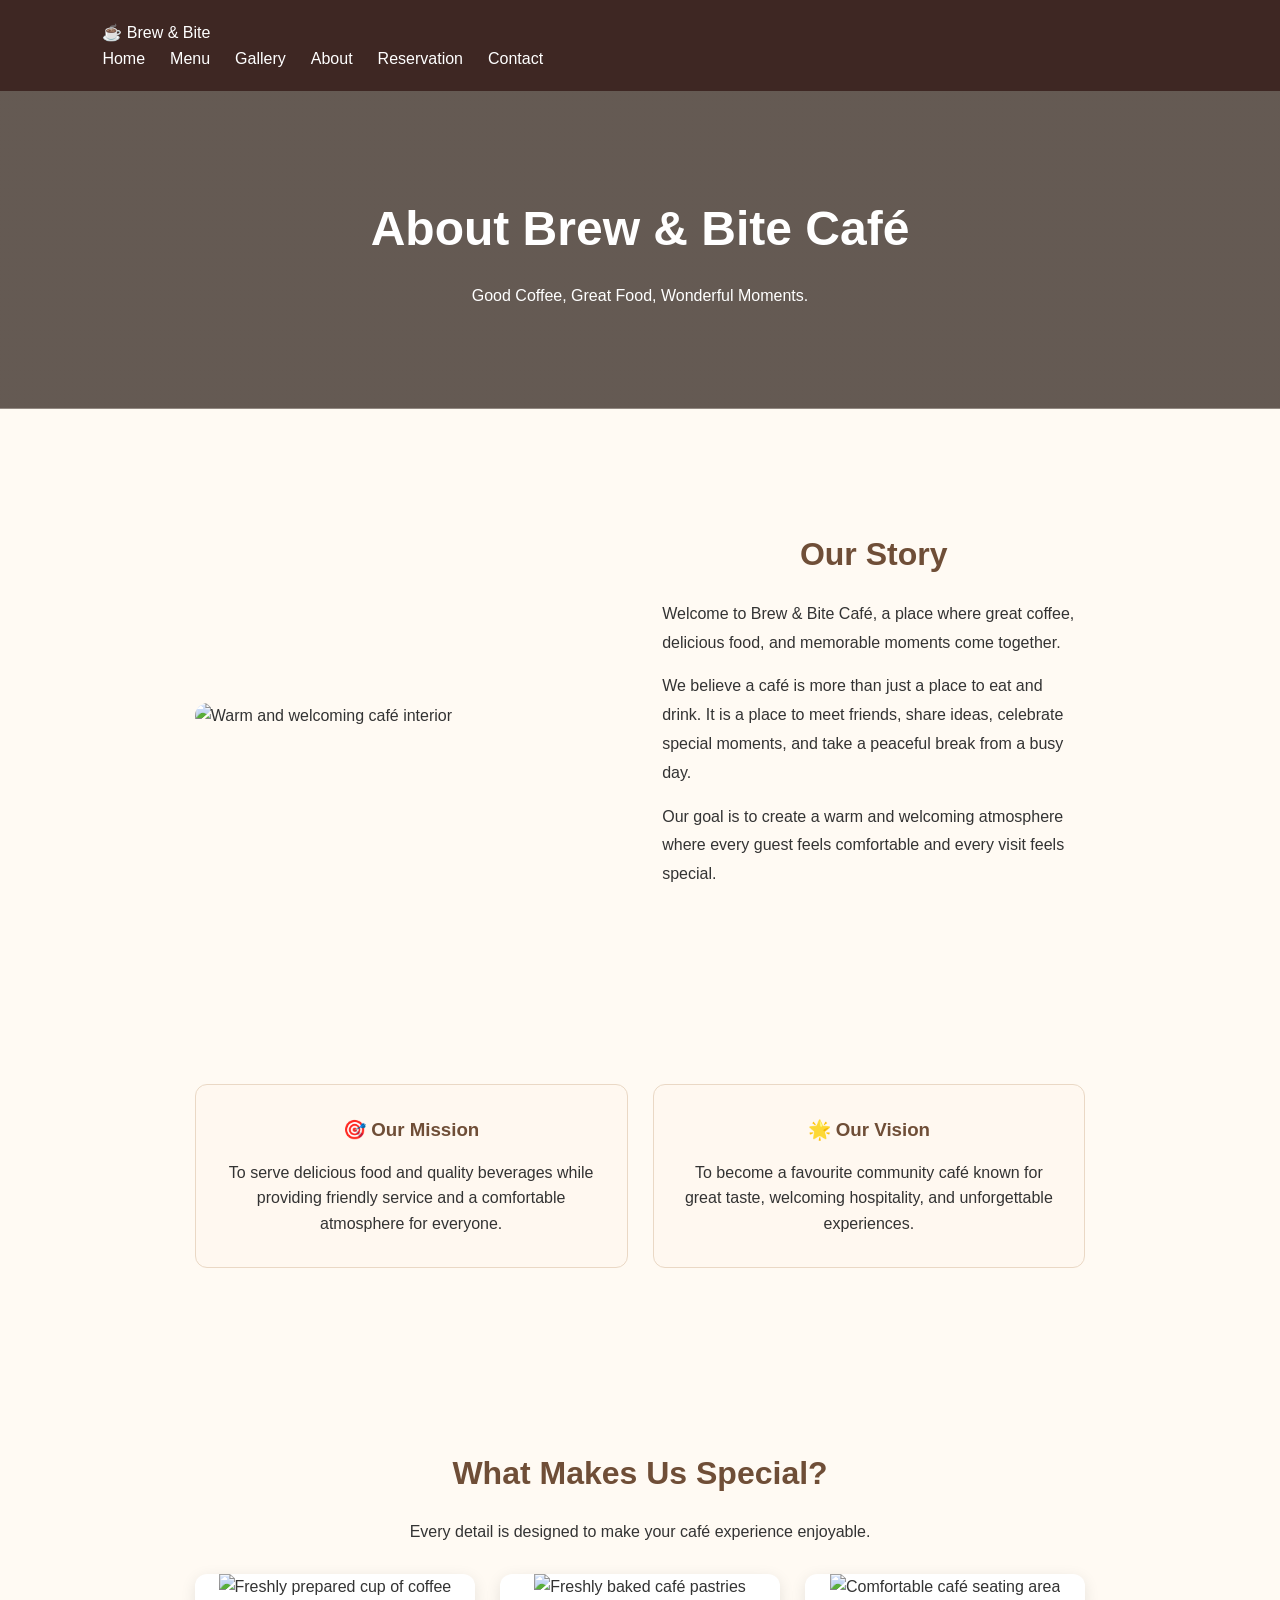
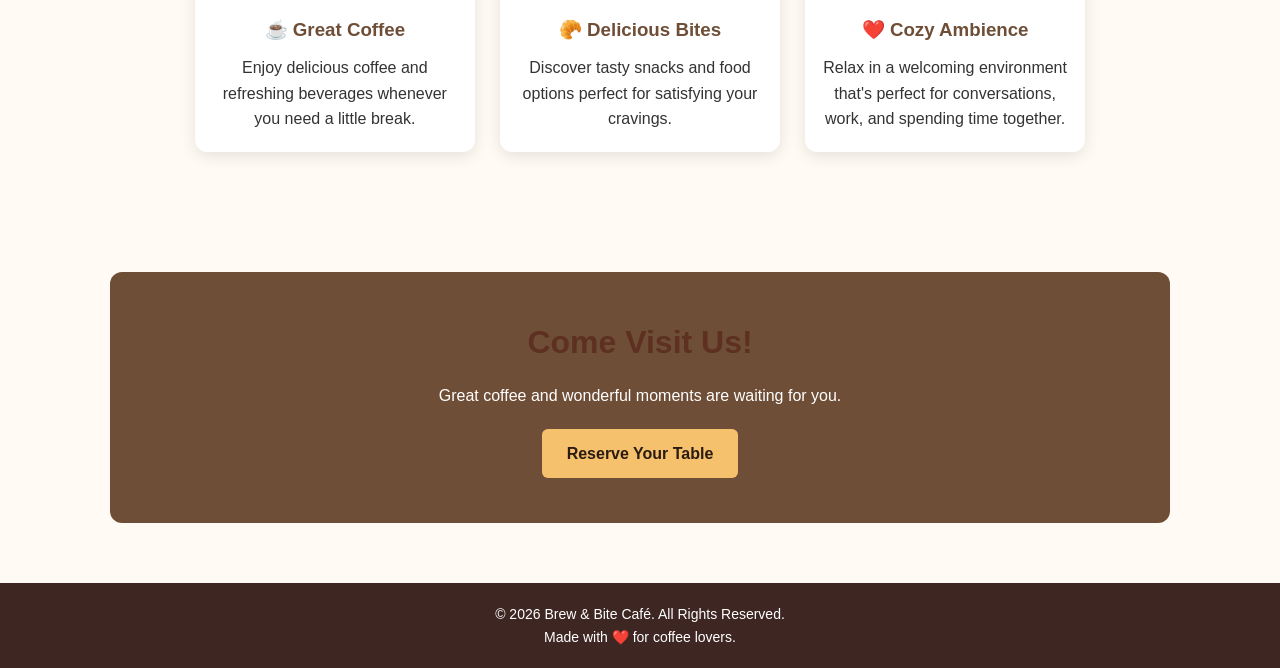
==== about.html @ 44f0614e "add about.html file and all story of the data" ====
<!DOCTYPE html>
<html lang="en">
<head>
    <meta charset="UTF-8">
    <meta name="viewport" content="width=device-width, initial-scale=1.0">
    <meta name="description" content="Discover the story, passion, and specialities of Brew & Bite Café.">
    <title>About Us | Brew & Bite Café</title>

    <link rel="stylesheet" href="style.css">

    <style>
        .about-hero {
            background: linear-gradient(rgba(35, 22, 15, 0.7), rgba(35, 22, 15, 0.7)),
                        url('https://images.unsplash.com/photo-1445116572660-236099ec97a0?auto=format&fit=crop&w=1600&q=80');
            background-size: cover;
            background-position: center;
            color: white;
            text-align: center;
            padding: 100px 20px;
        }

        .about-hero h1 {
            font-size: 3rem;
            margin-bottom: 15px;
        }

        .about-container {
            max-width: 1100px;
            margin: auto;
            padding: 60px 20px;
        }

        .about-story {
            display: flex;
            align-items: center;
            gap: 40px;
            margin-bottom: 60px;
        }

        .about-story img {
            width: 48%;
            border-radius: 15px;
            object-fit: cover;
        }

        .about-text {
            flex: 1;
        }

        .about-text h2,
        .section-title {
            color: #6f4e37;
            margin-bottom: 20px;
        }

        .about-text p {
            line-height: 1.8;
            margin-bottom: 15px;
        }

        .mission-vision {
            display: grid;
            grid-template-columns: repeat(2, 1fr);
            gap: 25px;
            margin-bottom: 60px;
        }

        .info-card {
            background: #fff8f0;
            padding: 30px;
            border-radius: 12px;
            border: 1px solid #ead8c5;
            text-align: center;
            transition: transform 0.3s;
        }

        .info-card:hover {
            transform: translateY(-5px);
        }

        .info-card h3 {
            color: #6f4e37;
            margin-bottom: 15px;
        }

        .specialities {
            text-align: center;
        }

        .speciality-grid {
            display: grid;
            grid-template-columns: repeat(3, 1fr);
            gap: 25px;
            margin-top: 30px;
        }

        .speciality-card {
            background: #ffffff;
            border-radius: 12px;
            overflow: hidden;
            box-shadow: 0 4px 15px rgba(0, 0, 0, 0.1);
            transition: transform 0.3s;
        }

        .speciality-card:hover {
            transform: translateY(-6px);
        }

        .speciality-card img {
            width: 100%;
            height: 200px;
            object-fit: cover;
        }

        .speciality-card h3 {
            color: #6f4e37;
            padding: 15px 10px 5px;
        }

        .speciality-card p {
            padding: 5px 15px 20px;
            line-height: 1.6;
        }

        .about-cta {
            text-align: center;
            background: #6f4e37;
            color: white;
            padding: 45px 20px;
            border-radius: 12px;
            margin-top: 60px;
        }

        .about-cta h2 {
            margin-bottom: 15px;
        }

        .about-cta a {
            display: inline-block;
            background: #f5c16c;
            color: #2b1b12;
            padding: 12px 25px;
            margin-top: 20px;
            border-radius: 6px;
            text-decoration: none;
            font-weight: bold;
        }

        .about-cta a:hover {
            background: #ffffff;
        }

        @media (max-width: 768px) {
            .about-hero h1 {
                font-size: 2.2rem;
            }

            .about-story {
                flex-direction: column;
            }

            .about-story img {
                width: 100%;
            }

            .mission-vision {
                grid-template-columns: 1fr;
            }

            .speciality-grid {
                grid-template-columns: 1fr;
            }
        }
    </style>
</head>

<body>

    <!-- Navigation Bar -->
    <header>
        <nav>
            <div class="logo">☕ Brew & Bite</div>

            <ul>
                <li><a href="index.html">Home</a></li>
                <li><a href="menu.html">Menu</a></li>
                <li><a href="gallery.html">Gallery</a></li>
                <li><a href="about.html" aria-current="page">About</a></li>
                <li><a href="reservation.html">Reservation</a></li>
                <li><a href="contact.html">Contact</a></li>
            </ul>
        </nav>
    </header>

    <!-- Hero Section -->
    <section class="about-hero">
        <h1>About Brew & Bite Café</h1>
        <p>Good Coffee, Great Food, Wonderful Moments.</p>
    </section>

    <main class="about-container">

        <!-- Our Story -->
        <section class="about-story">
            <img
                src="https://images.unsplash.com/photo-1554118811-1e0d58224f24?auto=format&fit=crop&w=900&q=80"
                alt="Warm and welcoming café interior">

            <div class="about-text">
                <h2>Our Story</h2>

                <p>
                    Welcome to Brew & Bite Café, a place where great coffee,
                    delicious food, and memorable moments come together.
                </p>

                <p>
                    We believe a café is more than just a place to eat and drink.
                    It is a place to meet friends, share ideas, celebrate special
                    moments, and take a peaceful break from a busy day.
                </p>

                <p>
                    Our goal is to create a warm and welcoming atmosphere where
                    every guest feels comfortable and every visit feels special.
                </p>
            </div>
        </section>

        <!-- Mission and Vision -->
        <section class="mission-vision">

            <div class="info-card">
                <h3>🎯 Our Mission</h3>
                <p>
                    To serve delicious food and quality beverages while providing
                    friendly service and a comfortable atmosphere for everyone.
                </p>
            </div>

            <div class="info-card">
                <h3>🌟 Our Vision</h3>
                <p>
                    To become a favourite community café known for great taste,
                    welcoming hospitality, and unforgettable experiences.
                </p>
            </div>

        </section>

        <!-- Our Specialities -->
        <section class="specialities">
            <h2 class="section-title">What Makes Us Special?</h2>

            <p>
                Every detail is designed to make your café experience enjoyable.
            </p>

            <div class="speciality-grid">

                <div class="speciality-card">
                    <img
                        src="https://images.unsplash.com/photo-1509042239860-f550ce710b93?auto=format&fit=crop&w=700&q=80"
                        alt="Freshly prepared cup of coffee">

                    <h3>☕ Great Coffee</h3>

                    <p>
                        Enjoy delicious coffee and refreshing beverages
                        whenever you need a little break.
                    </p>
                </div>

                <div class="speciality-card">
                    <img
                        src="https://images.unsplash.com/photo-1555507036-ab1f4038808a?auto=format&fit=crop&w=700&q=80"
                        alt="Freshly baked café pastries">

                    <h3>🥐 Delicious Bites</h3>

                    <p>
                        Discover tasty snacks and food options perfect
                        for satisfying your cravings.
                    </p>
                </div>

                <div class="speciality-card">
                    <img
                        src="https://images.unsplash.com/photo-1521017432531-fbd92d768814?auto=format&fit=crop&w=700&q=80"
                        alt="Comfortable café seating area">

                    <h3>❤️ Cozy Ambience</h3>

                    <p>
                        Relax in a welcoming environment that's perfect
                        for conversations, work, and spending time together.
                    </p>
                </div>

            </div>
        </section>

        <!-- Call to Action -->
        <section class="about-cta">
            <h2>Come Visit Us!</h2>

            <p>
                Great coffee and wonderful moments are waiting for you.
            </p>

            <a href="reservation.html">Reserve Your Table</a>
        </section>

    </main>

    <!-- Footer -->
    <footer>
        <p>&copy; 2026 Brew & Bite Café. All Rights Reserved.</p>
        <p>Made with ❤️ for coffee lovers.</p>
    </footer>

</body>
</html>
---- style.css ----
/* General Styling */
* {
    margin: 0;
    padding: 0;
    box-sizing: border-box;
}

html {
    scroll-behavior: smooth;
}

body {
    font-family: Arial, sans-serif;
    background-color: #fffaf3;
    color: #333;
    line-height: 1.6;
}

/* Header */
header {
    background-color: #3e2723;
    color: white;
    padding: 20px 8%;
    display: flex;
    justify-content: space-between;
    align-items: center;
    flex-wrap: wrap;
}

header h1 {
    font-size: 28px;
    color: #ffcc80;
}

/* Navigation */
nav ul {
    list-style: none;
    display: flex;
    gap: 25px;
}

nav ul li a {
    text-decoration: none;
    color: white;
    font-size: 16px;
    transition: color 0.3s;
}

nav ul li a:hover {
    color: #ffcc80;
}

/* Hero Section */
.hero {
    min-height: 75vh;
    background: linear-gradient(
        rgba(0, 0, 0, 0.55),
        rgba(0, 0, 0, 0.55)
    ), url("https://images.unsplash.com/photo-1495474472287-4d71bcdd2085")
    center/cover no-repeat;

    display: flex;
    flex-direction: column;
    justify-content: center;
    align-items: center;
    text-align: center;
    color: white;
    padding: 40px 20px;
}

.hero h2 {
    font-size: 48px;
    margin-bottom: 15px;
}

.hero p {
    font-size: 20px;
    margin-bottom: 25px;
}

/* Buttons */
.btn {
    display: inline-block;
    background-color: #8d4b32;
    color: white;
    padding: 12px 25px;
    border-radius: 5px;
    text-decoration: none;
    font-weight: bold;
    transition: background-color 0.3s;
}

.btn:hover {
    background-color: #5d3022;
}

/* General Sections */
section {
    padding: 60px 8%;
}

section h2 {
    text-align: center;
    color: #5d3022;
    font-size: 32px;
    margin-bottom: 30px;
}

/* About Section */
.about {
    text-align: center;
}

.about p {
    max-width: 800px;
    margin: auto;
    font-size: 17px;
}

/* Menu Section */
.menu-container {
    display: grid;
    grid-template-columns: repeat(auto-fit, minmax(220px, 1fr));
    gap: 25px;
}

/* Menu Cards */
.menu-item {
    background-color: white;
    border-radius: 10px;
    padding: 25px;
    text-align: center;
    box-shadow: 0 4px 12px rgba(0, 0, 0, 0.1);
    transition: transform 0.3s, box-shadow 0.3s;
}

.menu-item:hover {
    transform: translateY(-7px);
    box-shadow: 0 8px 20px rgba(0, 0, 0, 0.15);
}

.menu-item img {
    width: 100%;
    height: 180px;
    object-fit: cover;
    border-radius: 8px;
    margin-bottom: 15px;
}

.menu-item h3 {
    color: #5d3022;
    margin-bottom: 10px;
    font-size: 22px;
}

.menu-item p {
    color: #666;
    margin-bottom: 10px;
}

.price {
    color: #8d4b32;
    font-size: 20px;
    font-weight: bold;
}

/* Contact Section */
.contact {
    text-align: center;
    background-color: #f5e6d3;
}

.contact p {
    margin: 10px 0;
}

/* Footer */
footer {
    background-color: #3e2723;
    color: white;
    text-align: center;
    padding: 20px;
}

footer p {
    font-size: 14px;
}

/* Responsive Design */
@media (max-width: 768px) {
    header {
        flex-direction: column;
        gap: 15px;
        text-align: center;
    }

    nav ul {
        flex-wrap: wrap;
        justify-content: center;
        gap: 15px;
    }

    .hero h2 {
        font-size: 34px;
    }

    .hero p {
        font-size: 17px;
    }

    section {
        padding: 40px 5%;
    }

    section h2 {
        font-size: 27px;
    }

    .menu-container {
        grid-template-columns: 1fr;
    }
}
.reservation {
    max-width: 600px;
    margin: 40px auto;
    padding: 30px;
    background: #fffaf3;
    border-radius: 12px;
    box-shadow: 0 4px 12px rgba(0, 0, 0, 0.1);
}

.reservation h2 {
    text-align: center;
    color: #6f4e37;
}

.reservation p {
    text-align: center;
    margin-bottom: 25px;
}

.reservation form {
    display: flex;
    flex-direction: column;
    gap: 12px;
}

.reservation input,
.reservation select,
.reservation textarea {
    padding: 12px;
    border: 1px solid #ccc;
    border-radius: 6px;
    font-size: 16px;
}

.reservation textarea {
    min-height: 100px;
    resize: vertical;
}

.reservation button {
    padding: 12px;
    background: #6f4e37;
    color: white;
    border: none;
    border-radius: 6px;
    cursor: pointer;
    font-size: 16px;
}

.reservation button:hover {
    background: #4b3222;
}
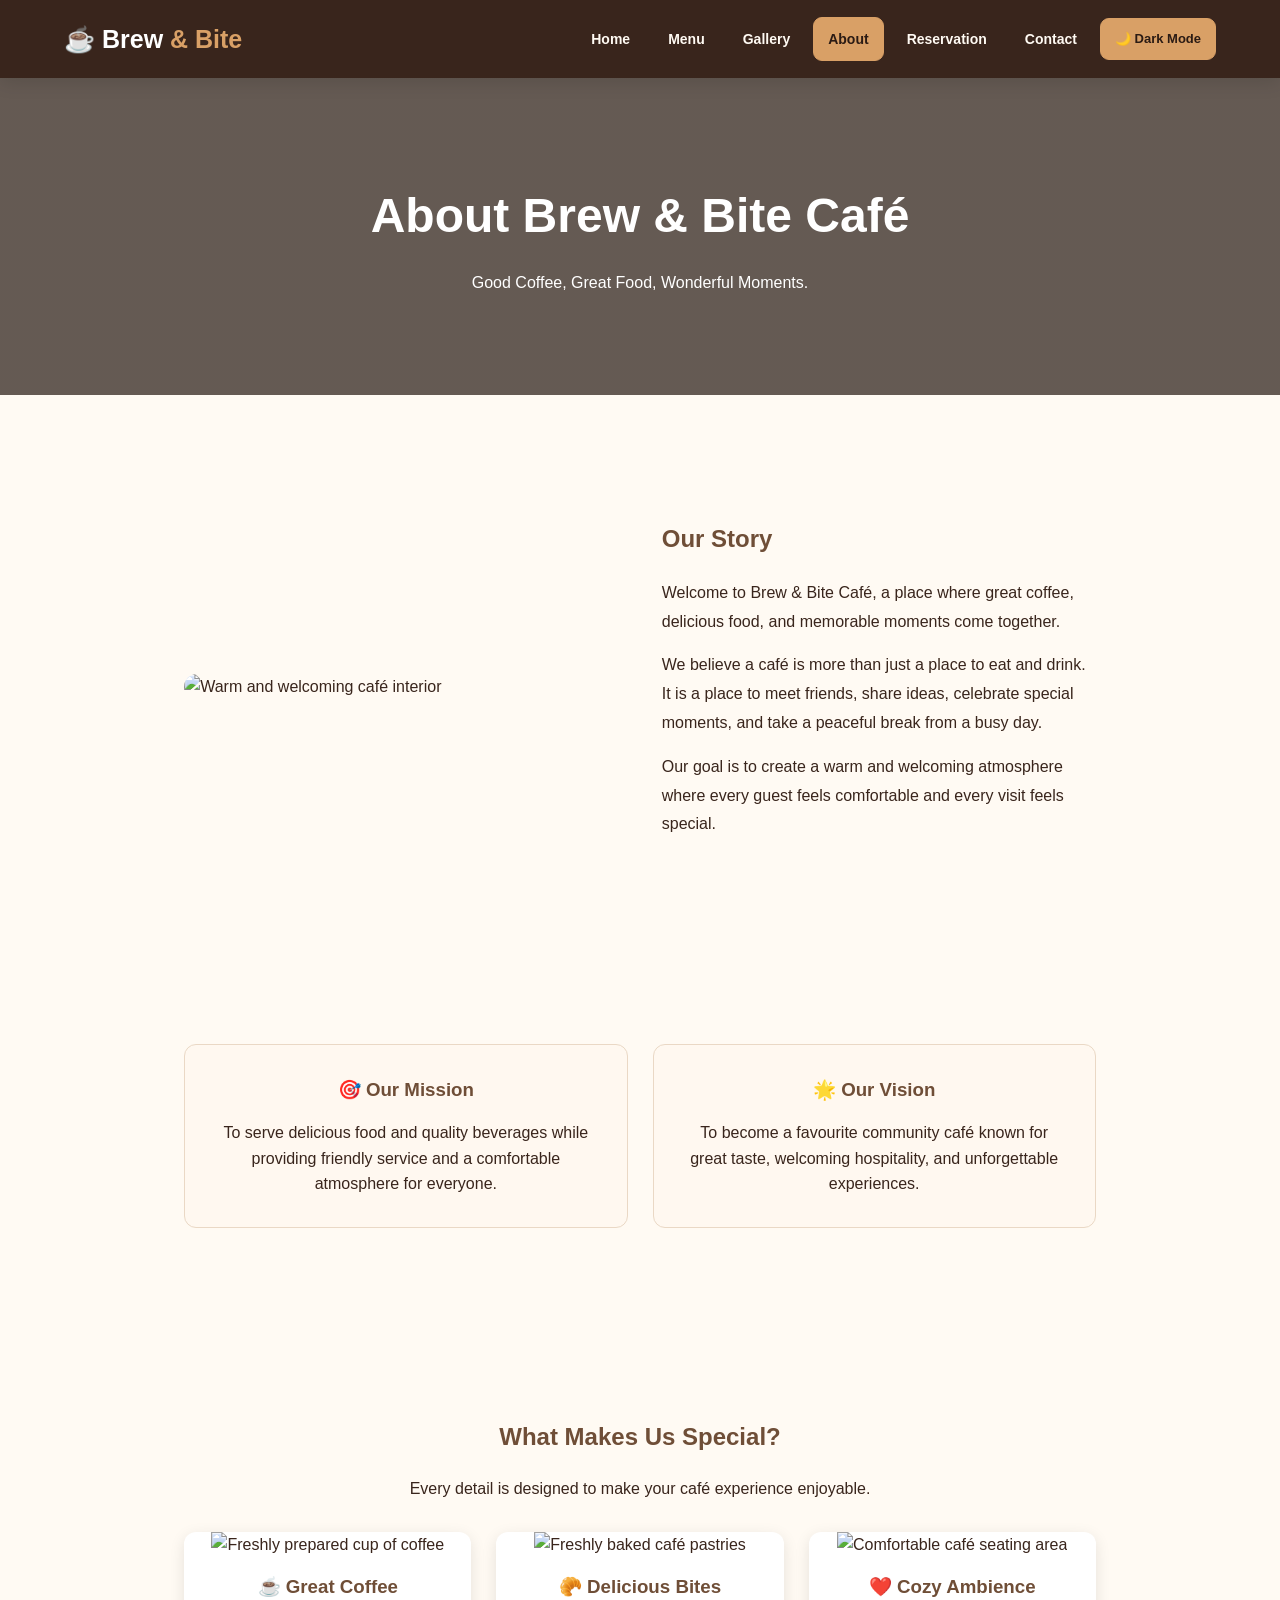
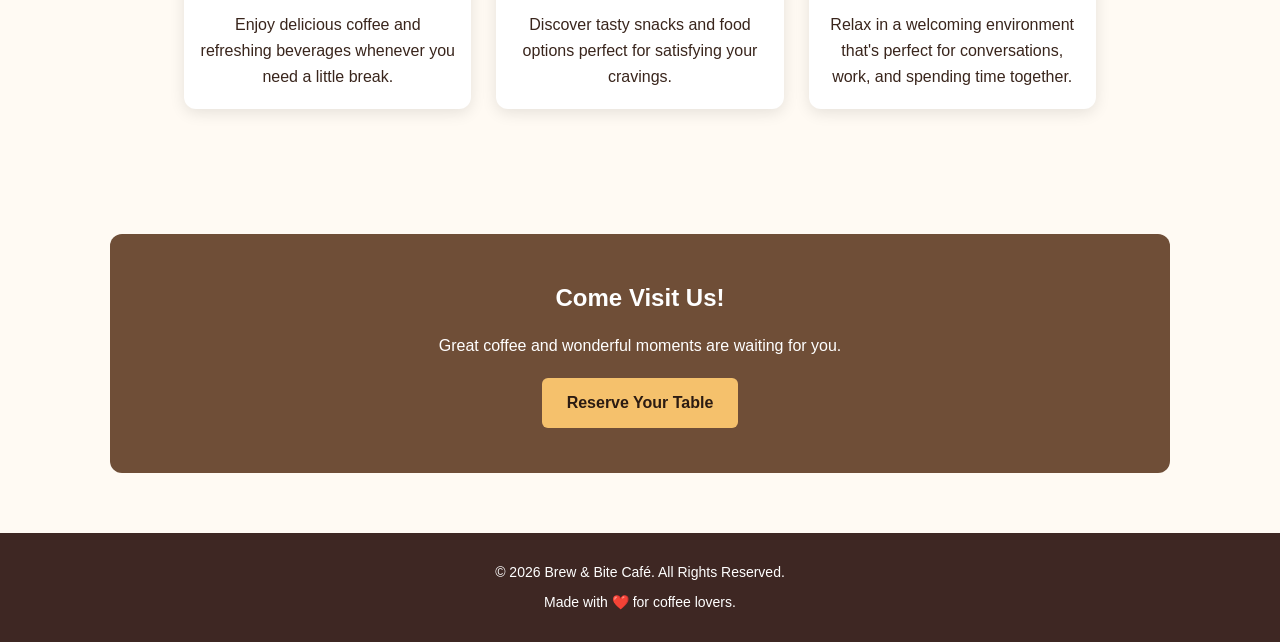
==== commit 7e812c81: "Update all cafe website pages and styling" ====
--- a/about.html
+++ b/about.html
@@ -4,320 +4,306 @@
     <meta charset="UTF-8">
     <meta name="viewport" content="width=device-width, initial-scale=1.0">
     <meta name="description" content="Discover the story, passion, and specialities of Brew & Bite Café.">
-    <title>About Us | Brew & Bite Café</title>
-
-    <link rel="stylesheet" href="style.css">
-
-    <style>
+<title>About Us | Brew & Bite Café</title>
+<link rel="stylesheet" href="style.css">
+<style>
+    .about-hero {
+        background:
+            linear-gradient(rgba(35, 22, 15, 0.7), rgba(35, 22, 15, 0.7)),
+            url('https://images.unsplash.com/photo-1445116572660-236099ec97a0?auto=format&fit=crop&w=1600&q=80');
+        background-size: cover;
+        background-position: center;
+        color: white;
+        text-align: center;
+        padding: 100px 20px;
+    }
+    .about-hero h1 {
+        font-size: 3rem;
+        margin-bottom: 15px;
+    }
+    .about-container {
+        max-width: 1100px;
+        margin: auto;
+        padding: 60px 20px;
+    }
+    .about-story {
+        display: flex;
+        align-items: center;
+        gap: 40px;
+        margin-bottom: 60px;
+    }
+    .about-story img {
+        width: 48%;
+        border-radius: 15px;
+        object-fit: cover;
+    }
+    .about-text {
+        flex: 1;
+    }
+    .about-text h2,
+    .section-title {
+        color: #6f4e37;
+        margin-bottom: 20px;
+    }
+    .about-text p {
+        line-height: 1.8;
+        margin-bottom: 15px;
+    }
+    .mission-vision {
+        display: grid;
+        grid-template-columns: repeat(2, 1fr);
+        gap: 25px;
+        margin-bottom: 60px;
+    }
+    .info-card {
+        background: #fff8f0;
+        padding: 30px;
+        border-radius: 12px;
+        border: 1px solid #ead8c5;
+        text-align: center;
+        transition: transform 0.3s;
+    }
+    .info-card:hover {
+        transform: translateY(-5px);
+    }
+    .info-card h3 {
+        color: #6f4e37;
+        margin-bottom: 15px;
+    }
+    .specialities {
+        text-align: center;
+    }
+    .speciality-grid {
+        display: grid;
+        grid-template-columns: repeat(3, 1fr);
+        gap: 25px;
+        margin-top: 30px;
+    }
+    .speciality-card {
+        background: #ffffff;
+        border-radius: 12px;
+        overflow: hidden;
+        box-shadow: 0 4px 15px rgba(0, 0, 0, 0.1);
+        transition: transform 0.3s;
+    }
+    .speciality-card:hover {
+        transform: translateY(-6px);
+    }
+    .speciality-card img {
+        width: 100%;
+        height: 200px;
+        object-fit: cover;
+    }
+    .speciality-card h3 {
+        color: #6f4e37;
+        padding: 15px 10px 5px;
+    }
+    .speciality-card p {
+        padding: 5px 15px 20px;
+        line-height: 1.6;
+    }
+    .about-cta {
+        text-align: center;
+        background: #6f4e37;
+        color: white;
+        padding: 45px 20px;
+        border-radius: 12px;
+        margin-top: 60px;
+    }
+    .about-cta h2 {
+        margin-bottom: 15px;
+    }
+    .about-cta a {
+        display: inline-block;
+        background: #f5c16c;
+        color: #2b1b12;
+        padding: 12px 25px;
+        margin-top: 20px;
+        border-radius: 6px;
+        text-decoration: none;
+        font-weight: bold;
+    }
+    .about-cta a:hover {
+        background: #ffffff;
+    }
+    .about-footer {
+        text-align: center;
+        padding: 20px;
+        background: #3e2723;
+        color: white;
+    }
+    .about-footer p {
+        margin: 8px 0;
+    }
+    /* Dark mode */
+    body.dark-mode .info-card,
+    body.dark-mode .speciality-card {
+        background: #292421;
+        color: #f5f0eb;
+        border-color: #514237;
+    }
+    body.dark-mode .about-text h2,
+    body.dark-mode .section-title,
+    body.dark-mode .info-card h3,
+    body.dark-mode .speciality-card h3 {
+        color: #e5b887;
+    }
+    @media (max-width: 768px) {
         .about-hero {
-            background: linear-gradient(rgba(35, 22, 15, 0.7), rgba(35, 22, 15, 0.7)),
-                        url('https://images.unsplash.com/photo-1445116572660-236099ec97a0?auto=format&fit=crop&w=1600&q=80');
-            background-size: cover;
-            background-position: center;
-            color: white;
-            text-align: center;
-            padding: 100px 20px;
-        }
-
+            padding: 70px 20px;
+        }
         .about-hero h1 {
-            font-size: 3rem;
-            margin-bottom: 15px;
-        }
-
+            font-size: 2.2rem;
+        }
+        .about-story {
+            flex-direction: column;
+        }
+        .about-story img {
+            width: 100%;
+        }
+        .mission-vision {
+            grid-template-columns: 1fr;
+        }
+        .speciality-grid {
+            grid-template-columns: 1fr;
+        }
         .about-container {
-            max-width: 1100px;
-            margin: auto;
-            padding: 60px 20px;
-        }
-
-        .about-story {
-            display: flex;
-            align-items: center;
-            gap: 40px;
-            margin-bottom: 60px;
-        }
-
-        .about-story img {
-            width: 48%;
-            border-radius: 15px;
-            object-fit: cover;
-        }
-
-        .about-text {
-            flex: 1;
-        }
-
-        .about-text h2,
-        .section-title {
-            color: #6f4e37;
-            margin-bottom: 20px;
-        }
-
-        .about-text p {
-            line-height: 1.8;
-            margin-bottom: 15px;
-        }
-
-        .mission-vision {
-            display: grid;
-            grid-template-columns: repeat(2, 1fr);
-            gap: 25px;
-            margin-bottom: 60px;
-        }
-
-        .info-card {
-            background: #fff8f0;
-            padding: 30px;
-            border-radius: 12px;
-            border: 1px solid #ead8c5;
-            text-align: center;
-            transition: transform 0.3s;
-        }
-
-        .info-card:hover {
-            transform: translateY(-5px);
-        }
-
-        .info-card h3 {
-            color: #6f4e37;
-            margin-bottom: 15px;
-        }
-
-        .specialities {
-            text-align: center;
-        }
-
-        .speciality-grid {
-            display: grid;
-            grid-template-columns: repeat(3, 1fr);
-            gap: 25px;
-            margin-top: 30px;
-        }
-
-        .speciality-card {
-            background: #ffffff;
-            border-radius: 12px;
-            overflow: hidden;
-            box-shadow: 0 4px 15px rgba(0, 0, 0, 0.1);
-            transition: transform 0.3s;
-        }
-
-        .speciality-card:hover {
-            transform: translateY(-6px);
-        }
-
-        .speciality-card img {
-            width: 100%;
-            height: 200px;
-            object-fit: cover;
-        }
-
-        .speciality-card h3 {
-            color: #6f4e37;
-            padding: 15px 10px 5px;
-        }
-
-        .speciality-card p {
-            padding: 5px 15px 20px;
-            line-height: 1.6;
-        }
-
-        .about-cta {
-            text-align: center;
-            background: #6f4e37;
-            color: white;
-            padding: 45px 20px;
-            border-radius: 12px;
-            margin-top: 60px;
-        }
-
-        .about-cta h2 {
-            margin-bottom: 15px;
-        }
-
-        .about-cta a {
-            display: inline-block;
-            background: #f5c16c;
-            color: #2b1b12;
-            padding: 12px 25px;
-            margin-top: 20px;
-            border-radius: 6px;
-            text-decoration: none;
-            font-weight: bold;
-        }
-
-        .about-cta a:hover {
-            background: #ffffff;
-        }
-
-        @media (max-width: 768px) {
-            .about-hero h1 {
-                font-size: 2.2rem;
-            }
-
-            .about-story {
-                flex-direction: column;
-            }
-
-            .about-story img {
-                width: 100%;
-            }
-
-            .mission-vision {
-                grid-template-columns: 1fr;
-            }
-
-            .speciality-grid {
-                grid-template-columns: 1fr;
-            }
-        }
-    </style>
+            padding: 35px 15px;
+        }
+    }
+</style>
 </head>
-
 <body>
-
-    <!-- Navigation Bar -->
-    <header>
-        <nav>
-            <div class="logo">☕ Brew & Bite</div>
-
-            <ul>
-                <li><a href="index.html">Home</a></li>
-                <li><a href="menu.html">Menu</a></li>
-                <li><a href="gallery.html">Gallery</a></li>
-                <li><a href="about.html" aria-current="page">About</a></li>
-                <li><a href="reservation.html">Reservation</a></li>
-                <li><a href="contact.html">Contact</a></li>
-            </ul>
-        </nav>
-    </header>
-
-    <!-- Hero Section -->
-    <section class="about-hero">
-        <h1>About Brew & Bite Café</h1>
-        <p>Good Coffee, Great Food, Wonderful Moments.</p>
+<!-- Navigation Header -->
+<header class="site-header">
+    <nav class="main-nav">
+        <a href="index.html" class="brand">
+            ☕ Brew <span>&amp; Bite</span>
+        </a>
+        <button
+            class="menu-toggle"
+            id="menu-toggle"
+            type="button"
+            aria-label="Toggle navigation"
+            aria-expanded="false">
+            ☰
+        </button>
+        <div class="nav-links" id="nav-links">
+            <a href="index.html">Home</a>
+            <a href="menu.html">Menu</a>
+            <a href="gallery.html">Gallery</a>
+            <a href="about.html" class="active" aria-current="page">About</a>
+            <a href="reservation.html">Reservation</a>
+            <a href="contact.html">Contact</a>
+            <button
+                id="theme-toggle"
+                class="theme-toggle"
+                type="button"
+                aria-label="Toggle dark and light mode">
+                🌙 Dark Mode
+            </button>
+        </div>
+    </nav>
+</header>
+<!-- Hero Section -->
+<section class="about-hero">
+    <h1>About Brew &amp; Bite Café</h1>
+    <p>Good Coffee, Great Food, Wonderful Moments.</p>
+</section>
+<main class="about-container">
+    <!-- Our Story -->
+    <section class="about-story">
+        <img
+            src="https://images.unsplash.com/photo-1554118811-1e0d58224f24?auto=format&fit=crop&w=900&q=80"
+            alt="Warm and welcoming café interior">
+        <div class="about-text">
+            <h2>Our Story</h2>
+            <p>
+                Welcome to Brew &amp; Bite Café, a place where great coffee,
+                delicious food, and memorable moments come together.
+            </p>
+            <p>
+                We believe a café is more than just a place to eat and drink.
+                It is a place to meet friends, share ideas, celebrate special
+                moments, and take a peaceful break from a busy day.
+            </p>
+            <p>
+                Our goal is to create a warm and welcoming atmosphere where
+                every guest feels comfortable and every visit feels special.
+            </p>
+        </div>
     </section>
-
-    <main class="about-container">
-
-        <!-- Our Story -->
-        <section class="about-story">
-            <img
-                src="https://images.unsplash.com/photo-1554118811-1e0d58224f24?auto=format&fit=crop&w=900&q=80"
-                alt="Warm and welcoming café interior">
-
-            <div class="about-text">
-                <h2>Our Story</h2>
-
+    <!-- Mission and Vision -->
+    <section class="mission-vision">
+        <div class="info-card">
+            <h3>🎯 Our Mission</h3>
+            <p>
+                To serve delicious food and quality beverages while providing
+                friendly service and a comfortable atmosphere for everyone.
+            </p>
+        </div>
+        <div class="info-card">
+            <h3>🌟 Our Vision</h3>
+            <p>
+                To become a favourite community café known for great taste,
+                welcoming hospitality, and unforgettable experiences.
+            </p>
+        </div>
+    </section>
+    <!-- Our Specialities -->
+    <section class="specialities">
+        <h2 class="section-title">What Makes Us Special?</h2>
+        <p>
+            Every detail is designed to make your café experience enjoyable.
+        </p>
+        <div class="speciality-grid">
+            <div class="speciality-card">
+                <img
+                    src="https://images.unsplash.com/photo-1509042239860-f550ce710b93?auto=format&fit=crop&w=700&q=80"
+                    alt="Freshly prepared cup of coffee">
+                <h3>☕ Great Coffee</h3>
                 <p>
-                    Welcome to Brew & Bite Café, a place where great coffee,
-                    delicious food, and memorable moments come together.
-                </p>
-
-                <p>
-                    We believe a café is more than just a place to eat and drink.
-                    It is a place to meet friends, share ideas, celebrate special
-                    moments, and take a peaceful break from a busy day.
-                </p>
-
-                <p>
-                    Our goal is to create a warm and welcoming atmosphere where
-                    every guest feels comfortable and every visit feels special.
+                    Enjoy delicious coffee and refreshing beverages
+                    whenever you need a little break.
                 </p>
             </div>
-        </section>
-
-        <!-- Mission and Vision -->
-        <section class="mission-vision">
-
-            <div class="info-card">
-                <h3>🎯 Our Mission</h3>
+            <div class="speciality-card">
+                <img
+                    src="https://images.unsplash.com/photo-1555507036-ab1f4038808a?auto=format&fit=crop&w=700&q=80"
+                    alt="Freshly baked café pastries">
+                <h3>🥐 Delicious Bites</h3>
                 <p>
-                    To serve delicious food and quality beverages while providing
-                    friendly service and a comfortable atmosphere for everyone.
+                    Discover tasty snacks and food options perfect
+                    for satisfying your cravings.
                 </p>
             </div>
-
-            <div class="info-card">
-                <h3>🌟 Our Vision</h3>
+            <div class="speciality-card">
+                <img
+                    src="https://images.unsplash.com/photo-1521017432531-fbd92d768814?auto=format&fit=crop&w=700&q=80"
+                    alt="Comfortable café seating area">
+                <h3>❤️ Cozy Ambience</h3>
                 <p>
-                    To become a favourite community café known for great taste,
-                    welcoming hospitality, and unforgettable experiences.
+                    Relax in a welcoming environment that's perfect
+                    for conversations, work, and spending time together.
                 </p>
             </div>
-
-        </section>
-
-        <!-- Our Specialities -->
-        <section class="specialities">
-            <h2 class="section-title">What Makes Us Special?</h2>
-
-            <p>
-                Every detail is designed to make your café experience enjoyable.
-            </p>
-
-            <div class="speciality-grid">
-
-                <div class="speciality-card">
-                    <img
-                        src="https://images.unsplash.com/photo-1509042239860-f550ce710b93?auto=format&fit=crop&w=700&q=80"
-                        alt="Freshly prepared cup of coffee">
-
-                    <h3>☕ Great Coffee</h3>
-
-                    <p>
-                        Enjoy delicious coffee and refreshing beverages
-                        whenever you need a little break.
-                    </p>
-                </div>
-
-                <div class="speciality-card">
-                    <img
-                        src="https://images.unsplash.com/photo-1555507036-ab1f4038808a?auto=format&fit=crop&w=700&q=80"
-                        alt="Freshly baked café pastries">
-
-                    <h3>🥐 Delicious Bites</h3>
-
-                    <p>
-                        Discover tasty snacks and food options perfect
-                        for satisfying your cravings.
-                    </p>
-                </div>
-
-                <div class="speciality-card">
-                    <img
-                        src="https://images.unsplash.com/photo-1521017432531-fbd92d768814?auto=format&fit=crop&w=700&q=80"
-                        alt="Comfortable café seating area">
-
-                    <h3>❤️ Cozy Ambience</h3>
-
-                    <p>
-                        Relax in a welcoming environment that's perfect
-                        for conversations, work, and spending time together.
-                    </p>
-                </div>
-
-            </div>
-        </section>
-
-        <!-- Call to Action -->
-        <section class="about-cta">
-            <h2>Come Visit Us!</h2>
-
-            <p>
-                Great coffee and wonderful moments are waiting for you.
-            </p>
-
-            <a href="reservation.html">Reserve Your Table</a>
-        </section>
-
-    </main>
-
-    <!-- Footer -->
-    <footer>
-        <p>&copy; 2026 Brew & Bite Café. All Rights Reserved.</p>
-        <p>Made with ❤️ for coffee lovers.</p>
-    </footer>
-
+        </div>
+    </section>
+    <!-- Call to Action -->
+    <section class="about-cta">
+        <h2>Come Visit Us!</h2>
+        <p>
+            Great coffee and wonderful moments are waiting for you.
+        </p>
+        <a href="reservation.html">Reserve Your Table</a>
+    </section>
+</main>
+<!-- Footer -->
+<footer class="about-footer">
+    <p>&copy; 2026 Brew &amp; Bite Café. All Rights Reserved.</p>
+    <p>Made with ❤️ for coffee lovers.</p>
+</footer>
+<!-- JavaScript -->
+<script src="script.js"></script>
 </body>
 </html>
--- a/style.css
+++ b/style.css
@@ -1,4 +1,34 @@
-/* General Styling */
+
+
+:root {
+    --bg: #fffaf3;
+    --surface: #ffffff;
+    --surface-alt: #f8f0e6;
+    --text: #39251c;
+    --muted: #78685e;
+    --header: #39251c;
+    --accent: #d9a066;
+    --accent-dark: #8d5c37;
+    --border: #eadfd2;
+    --shadow: 0 8px 25px rgba(57, 37, 28, 0.09);
+}
+
+body.dark-mode {
+    --bg: #171411;
+    --surface: #24201c;
+    --surface-alt: #302820;
+    --text: #f8eee4;
+    --muted: #c5b6a8;
+    --header: #100e0c;
+    --accent: #e5ad72;
+    --accent-dark: #c28a53;
+    --border: #44372d;
+    --shadow: 0 8px 25px rgba(0, 0, 0, 0.25);
+}
+
+
+/* ---------- 2. RESET ---------- */
+
 * {
     margin: 0;
     padding: 0;
@@ -7,268 +37,924 @@
 
 html {
     scroll-behavior: smooth;
+    scroll-padding-top: 110px;
 }
 
 body {
-    font-family: Arial, sans-serif;
-    background-color: #fffaf3;
-    color: #333;
+    font-family: Arial, Helvetica, sans-serif;
+    background: var(--bg);
+    color: var(--text);
     line-height: 1.6;
-}
-
-/* Header */
-header {
-    background-color: #3e2723;
-    color: white;
-    padding: 20px 8%;
+    transition: background-color 0.3s ease, color 0.3s ease;
+}
+
+img {
+    max-width: 100%;
+}
+
+a {
+    transition: color 0.25s ease, background-color 0.25s ease;
+}
+
+button,
+input,
+select,
+textarea {
+    font: inherit;
+}
+
+button {
+    cursor: pointer;
+}
+
+section {
+    padding: 65px 7%;
+}
+
+
+/* ---------- 3. PREMIUM HEADER ---------- */
+
+.site-header,
+body > header {
+    position: sticky;
+    top: 0;
+    z-index: 1000;
+    width: 100%;
+    background: var(--header);
+    box-shadow: 0 4px 18px rgba(0, 0, 0, 0.12);
+}
+
+.main-nav {
+    max-width: 1500px;
+    min-height: 78px;
+    margin: 0 auto;
+    padding: 14px 5%;
     display: flex;
+    align-items: center;
     justify-content: space-between;
+    gap: 25px;
+}
+
+.brand,
+.logo {
+    color: #ffffff;
+    text-decoration: none;
+    font-size: 25px;
+    font-weight: 800;
+    white-space: nowrap;
+}
+
+.brand span {
+    color: var(--accent);
+}
+
+.nav-links {
+    display: flex;
     align-items: center;
+    justify-content: flex-end;
+    gap: 8px;
     flex-wrap: wrap;
 }
 
-header h1 {
-    font-size: 28px;
-    color: #ffcc80;
-}
-
-/* Navigation */
-nav ul {
-    list-style: none;
+.nav-links a {
+    display: inline-flex;
+    align-items: center;
+    justify-content: center;
+    padding: 10px 14px;
+    border: 1px solid transparent;
+    border-radius: 9px;
+    background: transparent;
+    color: #fffaf3;
+    text-decoration: none;
+    font-size: 14px;
+    font-weight: 700;
+    white-space: nowrap;
+}
+
+.nav-links a:hover {
+    color: var(--accent);
+    background: rgba(255, 255, 255, 0.08);
+    border-color: rgba(217, 160, 102, 0.45);
+}
+
+.nav-links a.active,
+.nav-links a[aria-current="page"] {
+    background: var(--accent);
+    color: #2b1b14;
+    border-color: var(--accent);
+}
+
+/* Theme button */
+
+.theme-toggle {
+    display: inline-flex;
+    justify-content: center;
+    align-items: center;
+    gap: 6px;
+    padding: 10px 14px;
+    border: 1px solid var(--accent);
+    border-radius: 9px;
+    background: var(--accent);
+    color: #2b1b14;
+    font-size: 13px;
+    font-weight: 700;
+    white-space: nowrap;
+    transition: transform 0.25s ease, background-color 0.25s ease;
+}
+
+.theme-toggle:hover {
+    transform: translateY(-2px);
+    background: #f0c18e;
+}
+
+/* Mobile menu button */
+
+.menu-toggle {
+    display: none;
+    padding: 8px 12px;
+    border: 1px solid var(--accent);
+    border-radius: 8px;
+    background: transparent;
+    color: #ffffff;
+    font-size: 23px;
+}
+
+
+/* ---------- 4. GENERAL BUTTONS ---------- */
+
+.btn {
+    display: inline-flex;
+    align-items: center;
+    justify-content: center;
+    padding: 13px 24px;
+    border: 1px solid var(--accent-dark);
+    border-radius: 8px;
+    background: var(--accent-dark);
+    color: #ffffff;
+    text-decoration: none;
+    font-weight: 700;
+    transition: transform 0.25s ease, background-color 0.25s ease;
+}
+
+.btn:hover {
+    background: #70452b;
+    transform: translateY(-3px);
+}
+
+.btn-outline {
+    background: transparent;
+    border-color: #fffaf3;
+    color: #ffffff;
+}
+
+.btn-outline:hover {
+    background: #fffaf3;
+    color: #39251c;
+}
+
+
+/* ---------- 5. HOMEPAGE HERO ---------- */
+
+.hero {
+    min-height: 72vh;
     display: flex;
+    align-items: center;
+    padding: 75px 8%;
+    background:
+        linear-gradient(
+            90deg,
+            rgba(25, 16, 12, 0.88),
+            rgba(25, 16, 12, 0.25)
+        ),
+        url("https://images.unsplash.com/photo-1445116572660-236099ec97a0?w=1600")
+        center / cover no-repeat;
+    color: #fffaf3;
+}
+
+.hero-content {
+    max-width: 680px;
+}
+
+.hero-subtitle {
+    color: #e5ad72;
+    font-size: 13px;
+    font-weight: 700;
+    letter-spacing: 3px;
+}
+
+.hero h1 {
+    margin: 18px 0;
+    font-size: clamp(38px, 6vw, 72px);
+    line-height: 1.12;
+}
+
+.hero-content > p:not(.hero-subtitle) {
+    max-width: 550px;
+    color: #f0e4d8;
+    font-size: 17px;
+    line-height: 1.8;
+}
+
+.hero-buttons {
+    display: flex;
+    flex-wrap: wrap;
+    gap: 14px;
+    margin-top: 28px;
+}
+
+
+/* ---------- 6. SECTION HEADINGS ---------- */
+
+.section-heading {
+    margin-bottom: 40px;
+    text-align: center;
+}
+
+.section-heading > p {
+    color: var(--accent-dark);
+    font-size: 12px;
+    font-weight: 800;
+    letter-spacing: 3px;
+}
+
+.section-heading h2 {
+    margin: 12px 0;
+    color: var(--text);
+    font-size: clamp(28px, 4vw, 42px);
+}
+
+.section-heading span {
+    color: var(--muted);
+}
+
+
+/* ---------- 7. POPULAR FOOD CARDS ---------- */
+
+.popular-section {
+    background: var(--bg);
+    text-align: center;
+}
+
+.popular-container {
+    display: grid;
+    grid-template-columns: repeat(3, minmax(0, 1fr));
     gap: 25px;
 }
 
-nav ul li a {
-    text-decoration: none;
-    color: white;
-    font-size: 16px;
-    transition: color 0.3s;
-}
-
-nav ul li a:hover {
-    color: #ffcc80;
-}
-
-/* Hero Section */
-.hero {
-    min-height: 75vh;
-    background: linear-gradient(
-        rgba(0, 0, 0, 0.55),
-        rgba(0, 0, 0, 0.55)
-    ), url("https://images.unsplash.com/photo-1495474472287-4d71bcdd2085")
-    center/cover no-repeat;
-
+.food-card {
+    overflow: hidden;
+    border: 1px solid var(--border);
+    border-radius: 14px;
+    background: var(--surface);
+    text-align: left;
+    box-shadow: var(--shadow);
+    transition: transform 0.3s ease;
+}
+
+.food-card:hover {
+    transform: translateY(-7px);
+}
+
+.food-card img {
+    display: block;
+    width: 100%;
+    height: 230px;
+    object-fit: cover;
+}
+
+.food-info {
+    padding: 22px;
+}
+
+.food-info h3 {
+    margin-bottom: 9px;
+    color: var(--text);
+}
+
+.food-info p {
+    margin-bottom: 12px;
+    color: var(--muted);
+}
+
+.food-info strong {
+    color: var(--accent-dark);
+    font-size: 20px;
+}
+
+.menu-btn {
+    margin-top: 32px;
+}
+
+
+/* ---------- 8. FEATURES SECTION ---------- */
+
+.features-section {
+    background: var(--surface-alt);
+    text-align: center;
+}
+
+.features-container {
+    display: grid;
+    grid-template-columns: repeat(3, minmax(0, 1fr));
+    gap: 24px;
+}
+
+.feature-card {
+    padding: 30px 22px;
+    border: 1px solid var(--border);
+    border-radius: 14px;
+    background: var(--surface);
+    box-shadow: var(--shadow);
+    transition: transform 0.3s ease;
+}
+
+.feature-card:hover {
+    transform: translateY(-6px);
+}
+
+.feature-card span {
+    display: block;
+    margin-bottom: 12px;
+    font-size: 38px;
+}
+
+.feature-card h3 {
+    margin-bottom: 10px;
+    color: var(--text);
+}
+
+.feature-card p {
+    color: var(--muted);
+}
+
+
+/* ---------- 9. SPECIAL OFFER ---------- */
+
+.offer-section {
+    padding: 75px 7%;
+    background: linear-gradient(135deg, #39251c, #815333);
+    color: #ffffff;
+    text-align: center;
+}
+
+.offer-section h2 {
+    margin: 12px 0;
+    font-size: clamp(28px, 4vw, 45px);
+}
+
+.offer-section p {
+    margin-bottom: 16px;
+    color: #f4e5d6;
+}
+
+
+/* ---------- 10. MENU PAGE ---------- */
+
+.menu-page {
+    background: var(--bg);
+    color: var(--text);
+}
+
+.menu-hero {
+    min-height: 330px;
+    padding: 65px 20px;
     display: flex;
     flex-direction: column;
     justify-content: center;
     align-items: center;
     text-align: center;
-    color: white;
-    padding: 40px 20px;
-}
-
-.hero h2 {
-    font-size: 48px;
+    color: #ffffff;
+    background:
+        linear-gradient(
+            rgba(35, 22, 16, 0.78),
+            rgba(35, 22, 16, 0.78)
+        ),
+        url("https://images.unsplash.com/photo-1495474472287-4d71bcdd2085?w=1600")
+        center / cover no-repeat;
+}
+
+.menu-hero-content {
+    max-width: 700px;
+}
+
+.menu-hero .hero-tagline {
+    color: #e8bd91;
+    font-size: 12px;
+    font-weight: 700;
+    letter-spacing: 3px;
+}
+
+.menu-hero h1 {
+    margin: 12px 0;
+    font-size: clamp(36px, 6vw, 60px);
+    line-height: 1.15;
+}
+
+.menu-hero-content > p:not(.hero-tagline) {
+    margin-bottom: 22px;
+    color: #f3e7dc;
+    line-height: 1.8;
+}
+
+.menu-section {
+    padding: 60px 7%;
+    background: var(--bg);
+}
+
+.menu-heading {
+    margin-bottom: 30px;
+    text-align: center;
+}
+
+.menu-heading .section-subtitle,
+.section-subtitle {
+    color: var(--accent-dark);
+    font-size: 12px;
+    font-weight: 800;
+    letter-spacing: 3px;
+}
+
+.menu-heading h2 {
+    margin: 10px 0;
+    color: var(--text);
+    font-size: clamp(28px, 4vw, 42px);
+}
+
+.menu-heading > p:last-child {
+    color: var(--muted);
+}
+
+.menu-categories {
+    display: flex;
+    justify-content: center;
+    flex-wrap: wrap;
+    gap: 12px;
+    margin: 30px 0 45px;
+}
+
+.menu-categories a {
+    display: inline-flex;
+    justify-content: center;
+    align-items: center;
+    padding: 11px 20px;
+    border: 1px solid var(--border);
+    border-radius: 30px;
+    background: var(--surface);
+    color: var(--text);
+    text-decoration: none;
+    font-size: 14px;
+    font-weight: 700;
+}
+
+.menu-categories a:hover {
+    border-color: var(--accent-dark);
+    background: var(--accent-dark);
+    color: #ffffff;
+}
+
+.menu-category-section {
+    margin-bottom: 55px;
+    scroll-margin-top: 110px;
+}
+
+.category-heading {
+    margin-bottom: 25px;
+}
+
+.category-heading h2 {
+    margin-bottom: 6px;
+    color: var(--text);
+    font-size: 28px;
+}
+
+.category-heading p {
+    color: var(--muted);
+}
+
+.menu-grid {
+    display: grid;
+    grid-template-columns: repeat(3, minmax(0, 1fr));
+    gap: 25px;
+}
+
+.menu-card {
+    overflow: hidden;
+    border: 1px solid var(--border);
+    border-radius: 14px;
+    background: var(--surface);
+    box-shadow: var(--shadow);
+    transition: transform 0.3s ease;
+}
+
+.menu-card:hover {
+    transform: translateY(-6px);
+}
+
+.menu-card-image,
+.menu-card img {
+    display: block;
+    width: 100%;
+    height: 220px;
+    object-fit: cover;
+}
+
+.menu-card-content {
+    padding: 20px;
+}
+
+.item-category {
+    display: inline-block;
+    margin-bottom: 8px;
+    color: var(--accent-dark);
+    font-size: 10px;
+    font-weight: 800;
+    letter-spacing: 1px;
+}
+
+.menu-card-content h3 {
+    margin-bottom: 9px;
+    color: var(--text);
+    font-size: 20px;
+}
+
+.menu-card-content p {
+    min-height: 50px;
+    margin-bottom: 18px;
+    color: var(--muted);
+    font-size: 14px;
+    line-height: 1.7;
+}
+
+.menu-card-bottom {
+    display: flex;
+    justify-content: space-between;
+    align-items: center;
+    gap: 10px;
+}
+
+.menu-price {
+    color: var(--accent-dark);
+    font-size: 21px;
+    font-weight: 800;
+}
+
+.menu-order-btn {
+    display: inline-flex;
+    justify-content: center;
+    align-items: center;
+    padding: 10px 16px;
+    border: 1px solid var(--accent-dark);
+    border-radius: 7px;
+    background: var(--accent-dark);
+    color: #ffffff;
+    text-decoration: none;
+    font-size: 13px;
+    font-weight: 700;
+    white-space: nowrap;
+}
+
+.menu-order-btn:hover {
+    background: #70452b;
+    transform: translateY(-2px);
+}
+
+.menu-offer {
+    margin: 20px 0 35px;
+    padding: 45px 25px;
+    border-radius: 16px;
+    background: linear-gradient(135deg, #39251c, #815333);
+    color: #ffffff;
+    text-align: center;
+}
+
+.menu-offer h2 {
+    margin: 12px 0;
+    font-size: clamp(25px, 4vw, 38px);
+}
+
+.menu-offer p {
     margin-bottom: 15px;
-}
-
-.hero p {
-    font-size: 20px;
-    margin-bottom: 25px;
-}
-
-/* Buttons */
-.btn {
-    display: inline-block;
-    background-color: #8d4b32;
-    color: white;
-    padding: 12px 25px;
-    border-radius: 5px;
-    text-decoration: none;
-    font-weight: bold;
-    transition: background-color 0.3s;
-}
-
-.btn:hover {
-    background-color: #5d3022;
-}
-
-/* General Sections */
-section {
-    padding: 60px 8%;
-}
-
-section h2 {
-    text-align: center;
-    color: #5d3022;
-    font-size: 32px;
-    margin-bottom: 30px;
-}
-
-/* About Section */
-.about {
-    text-align: center;
-}
-
-.about p {
-    max-width: 800px;
-    margin: auto;
-    font-size: 17px;
-}
-
-/* Menu Section */
-.menu-container {
-    display: grid;
-    grid-template-columns: repeat(auto-fit, minmax(220px, 1fr));
-    gap: 25px;
-}
-
-/* Menu Cards */
-.menu-item {
-    background-color: white;
-    border-radius: 10px;
-    padding: 25px;
-    text-align: center;
-    box-shadow: 0 4px 12px rgba(0, 0, 0, 0.1);
-    transition: transform 0.3s, box-shadow 0.3s;
-}
-
-.menu-item:hover {
-    transform: translateY(-7px);
-    box-shadow: 0 8px 20px rgba(0, 0, 0, 0.15);
-}
-
-.menu-item img {
-    width: 100%;
-    height: 180px;
-    object-fit: cover;
-    border-radius: 8px;
-    margin-bottom: 15px;
-}
-
-.menu-item h3 {
-    color: #5d3022;
-    margin-bottom: 10px;
-    font-size: 22px;
-}
-
-.menu-item p {
-    color: #666;
-    margin-bottom: 10px;
-}
-
-.price {
-    color: #8d4b32;
-    font-size: 20px;
-    font-weight: bold;
-}
-
-/* Contact Section */
-.contact {
-    text-align: center;
-    background-color: #f5e6d3;
-}
-
-.contact p {
-    margin: 10px 0;
-}
-
-/* Footer */
-footer {
-    background-color: #3e2723;
-    color: white;
-    text-align: center;
-    padding: 20px;
-}
-
-footer p {
-    font-size: 14px;
-}
-
-/* Responsive Design */
-@media (max-width: 768px) {
-    header {
-        flex-direction: column;
-        gap: 15px;
-        text-align: center;
-    }
-
-    nav ul {
-        flex-wrap: wrap;
-        justify-content: center;
-        gap: 15px;
-    }
-
-    .hero h2 {
-        font-size: 34px;
-    }
-
-    .hero p {
-        font-size: 17px;
-    }
-
-    section {
-        padding: 40px 5%;
-    }
-
-    section h2 {
-        font-size: 27px;
-    }
-
-    .menu-container {
-        grid-template-columns: 1fr;
-    }
-}
+    color: #f4e5d6;
+}
+
+.menu-offer .menu-order-btn {
+    margin-top: 8px;
+    border-color: var(--accent);
+    background: var(--accent);
+    color: #2b1b14;
+}
+
+.menu-note {
+    margin: 20px 0;
+    color: var(--muted);
+    text-align: center;
+    font-size: 13px;
+}
+
+
+/* ---------- 11. RESERVATION FORM ---------- */
+
 .reservation {
-    max-width: 600px;
-    margin: 40px auto;
+    max-width: 650px;
+    margin: 45px auto;
     padding: 30px;
-    background: #fffaf3;
-    border-radius: 12px;
-    box-shadow: 0 4px 12px rgba(0, 0, 0, 0.1);
+    border: 1px solid var(--border);
+    border-radius: 14px;
+    background: var(--surface);
+    box-shadow: var(--shadow);
 }
 
 .reservation h2 {
-    text-align: center;
-    color: #6f4e37;
+    margin-bottom: 12px;
+    color: var(--text);
+    text-align: center;
 }
 
 .reservation p {
-    text-align: center;
-    margin-bottom: 25px;
+    margin-bottom: 22px;
+    color: var(--muted);
+    text-align: center;
 }
 
 .reservation form {
     display: flex;
     flex-direction: column;
-    gap: 12px;
+    gap: 13px;
 }
 
 .reservation input,
 .reservation select,
 .reservation textarea {
+    width: 100%;
     padding: 12px;
-    border: 1px solid #ccc;
-    border-radius: 6px;
-    font-size: 16px;
+    border: 1px solid var(--border);
+    border-radius: 7px;
+    background: var(--bg);
+    color: var(--text);
 }
 
 .reservation textarea {
-    min-height: 100px;
+    min-height: 110px;
     resize: vertical;
 }
 
 .reservation button {
+    padding: 13px;
+    border: none;
+    border-radius: 7px;
+    background: var(--accent-dark);
+    color: #ffffff;
+    font-weight: 700;
+}
+
+.reservation button:hover {
+    background: #70452b;
+}
+
+.form-message {
+    margin-top: 15px;
     padding: 12px;
-    background: #6f4e37;
-    color: white;
-    border: none;
-    border-radius: 6px;
-    cursor: pointer;
-    font-size: 16px;
-}
-
-.reservation button:hover {
-    background: #4b3222;
+    border-radius: 7px;
+    background: #e5f6e8;
+    color: #216b32;
+    font-weight: 700;
+}
+
+
+/* ---------- 12. CONTACT AND ABOUT ---------- */
+
+.about,
+.contact {
+    text-align: center;
+}
+
+.about p,
+.contact p {
+    max-width: 800px;
+    margin: 10px auto;
+    color: var(--muted);
+}
+
+.contact {
+    background: var(--surface-alt);
+}
+
+
+/* ---------- 13. FOOTER ---------- */
+
+.site-footer,
+body > footer {
+    padding: 28px 6%;
+    background: var(--header);
+    color: #ffffff;
+    text-align: center;
+}
+
+.site-footer p,
+body > footer p {
+    font-size: 14px;
+}
+
+.footer-links {
+    display: flex;
+    justify-content: center;
+    flex-wrap: wrap;
+    gap: 18px;
+    margin: 16px 0;
+}
+
+.footer-links a {
+    color: #f4e5d6;
+    text-decoration: none;
+    font-size: 14px;
+}
+
+.footer-links a:hover {
+    color: var(--accent);
+}
+
+.footer-brand {
+    display: inline-block;
+    margin-bottom: 10px;
+    color: #ffffff;
+    text-decoration: none;
+    font-size: 20px;
+    font-weight: 800;
+}
+
+.copyright {
+    margin-top: 15px;
+    color: #d6c8bb;
+}
+
+
+/* ---------- 14. ACCESSIBILITY ---------- */
+
+a:focus-visible,
+button:focus-visible,
+input:focus-visible,
+select:focus-visible,
+textarea:focus-visible {
+    outline: 3px solid var(--accent);
+    outline-offset: 3px;
+}
+
+
+/* ---------- 15. TABLET ---------- */
+
+@media (max-width: 1000px) {
+    .main-nav {
+        gap: 15px;
+    }
+
+    .brand,
+    .logo {
+        font-size: 22px;
+    }
+
+    .nav-links {
+        gap: 5px;
+    }
+
+    .nav-links a {
+        padding: 9px 10px;
+        font-size: 13px;
+    }
+
+    .theme-toggle {
+        padding: 9px 11px;
+        font-size: 12px;
+    }
+
+    .menu-grid {
+        grid-template-columns: repeat(2, minmax(0, 1fr));
+    }
+}
+
+
+/* ---------- 16. MOBILE ---------- */
+
+@media (max-width: 768px) {
+    section {
+        padding: 45px 5%;
+    }
+
+    .main-nav {
+        min-height: 70px;
+        padding: 12px 5%;
+        flex-wrap: wrap;
+        gap: 12px;
+    }
+
+    .menu-toggle {
+        display: block;
+    }
+
+    .nav-links {
+        display: none;
+        width: 100%;
+        flex-direction: column;
+        align-items: stretch;
+        gap: 8px;
+        padding: 12px 0 5px;
+    }
+
+    .nav-links.show {
+        display: flex;
+    }
+
+    .nav-links a,
+    .nav-links .theme-toggle {
+        width: 100%;
+        min-height: 42px;
+        justify-content: center;
+        text-align: center;
+        box-sizing: border-box;
+    }
+
+    .hero {
+        min-height: 65vh;
+        padding: 55px 6%;
+    }
+
+    .hero-buttons {
+        gap: 10px;
+    }
+
+    .popular-container,
+    .features-container {
+        grid-template-columns: 1fr;
+    }
+
+    .popular-section,
+    .features-section {
+        padding: 50px 6%;
+    }
+
+    .food-card img {
+        height: 240px;
+    }
+
+    .menu-hero {
+        min-height: 270px;
+        padding: 45px 20px;
+    }
+
+    .menu-section {
+        padding: 40px 5%;
+    }
+
+    .menu-offer {
+        padding: 32px 20px;
+    }
+}
+
+
+/* ---------- 17. SMALL MOBILE ---------- */
+
+@media (max-width: 480px) {
+    .brand,
+    .logo {
+        font-size: 21px;
+    }
+
+    .hero h1 {
+        font-size: 38px;
+    }
+
+    .hero-buttons {
+        flex-direction: column;
+        align-items: stretch;
+    }
+
+    .hero-buttons .btn {
+        width: 100%;
+    }
+
+    .menu-grid {
+        grid-template-columns: 1fr;
+    }
+
+    .menu-card img,
+    .menu-card-image {
+        height: 220px;
+    }
+
+    .menu-categories {
+        gap: 8px;
+    }
+
+    .menu-categories a {
+        padding: 9px 13px;
+        font-size: 12px;
+    }
+
+    .reservation {
+        margin: 25px 5%;
+        padding: 22px 16px;
+    }
+
+    .footer-links {
+        gap: 12px;
+    }
 }
